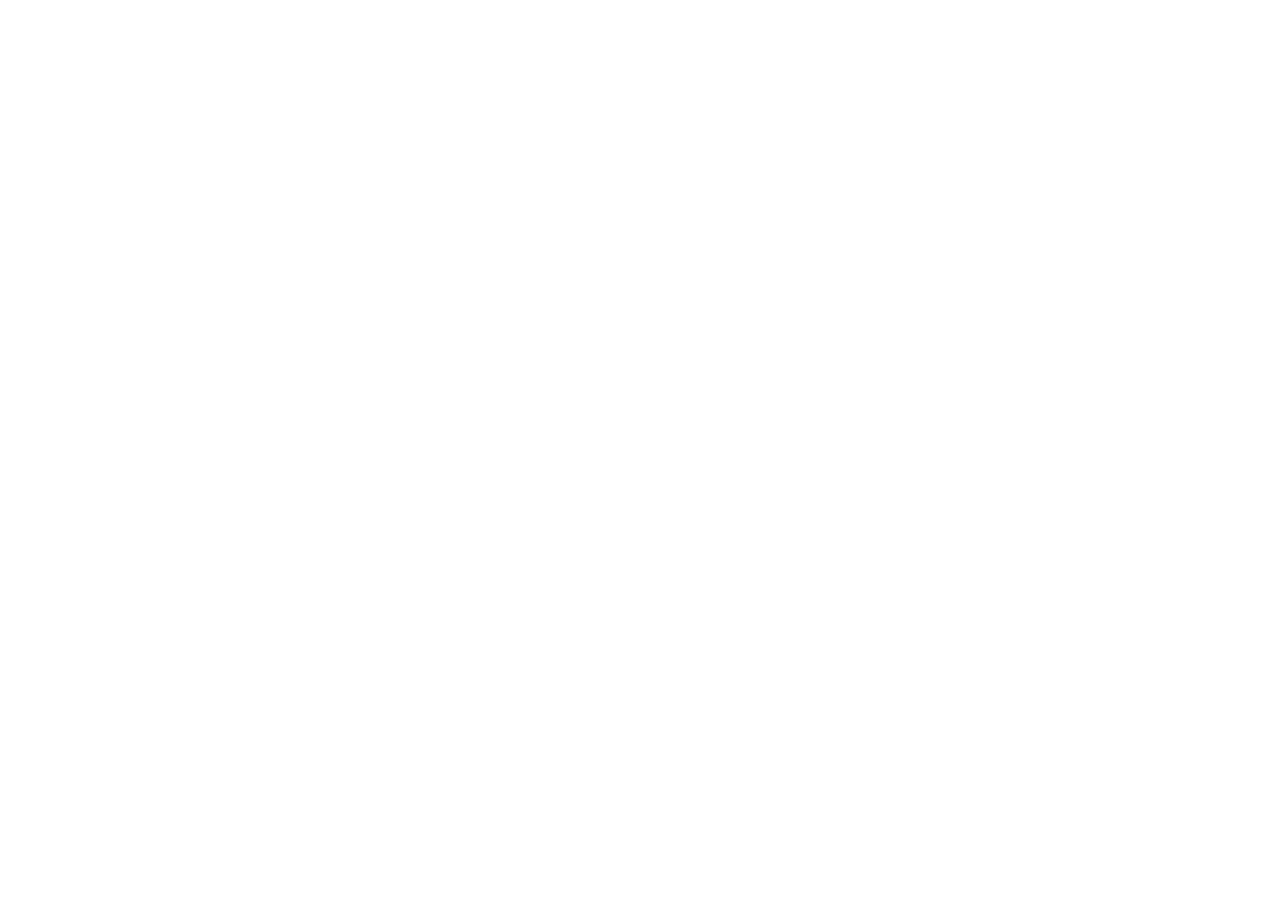
==== hw4/index.html @ b409ee4a "hw4 blackBall" ====
<!DOCTYPE html>
<html lang="en">
<head>
	<meta charset="UTF-8">
	<title>smove</title>
	<link rel="stylesheet" type="text/css" href="css/index.css">
</head>
<body>
	<div id="main">
		<div id="game">
			<canvas id="outer" width="800" height="600"></canvas>
			<div id="map">
				<canvas id="inner" width="300", height="300"></canvas>
				<canvas id="score" width="300", height="150"></canvas>
			</div>
		</div>
	</div>
</body>
<script type="text/javascript" src="js/canvas.js"></script>
<script type="text/javascript" src="js/main.js"></script>
<script type="text/javascript" src="js/common.js"></script>
</html>
---- hw4/css/index.css ----
*
{
    margin: 0;
    padding: 0;

    border: 0;
}
html,
body
{
    width: 100%;
    height: 100%;
}
div
{
    display: block;
}
div#main
{
    width: 100%;
    height: 100%;

    text-align: center;
}
div#game
{
    position: absolute;
}
#outer
{
    position: absolute;

    display: block;

    width: 100%;
    height: 100%;
}
div#map
{
    position: absolute;
    top: 0;
    right: 0;
    bottom: 0;
    left: 0;

    width: 300px;
    height: 400px;
    margin: auto;
}
#inner
{
    display: block;
}
#score
{
    display: block;
}
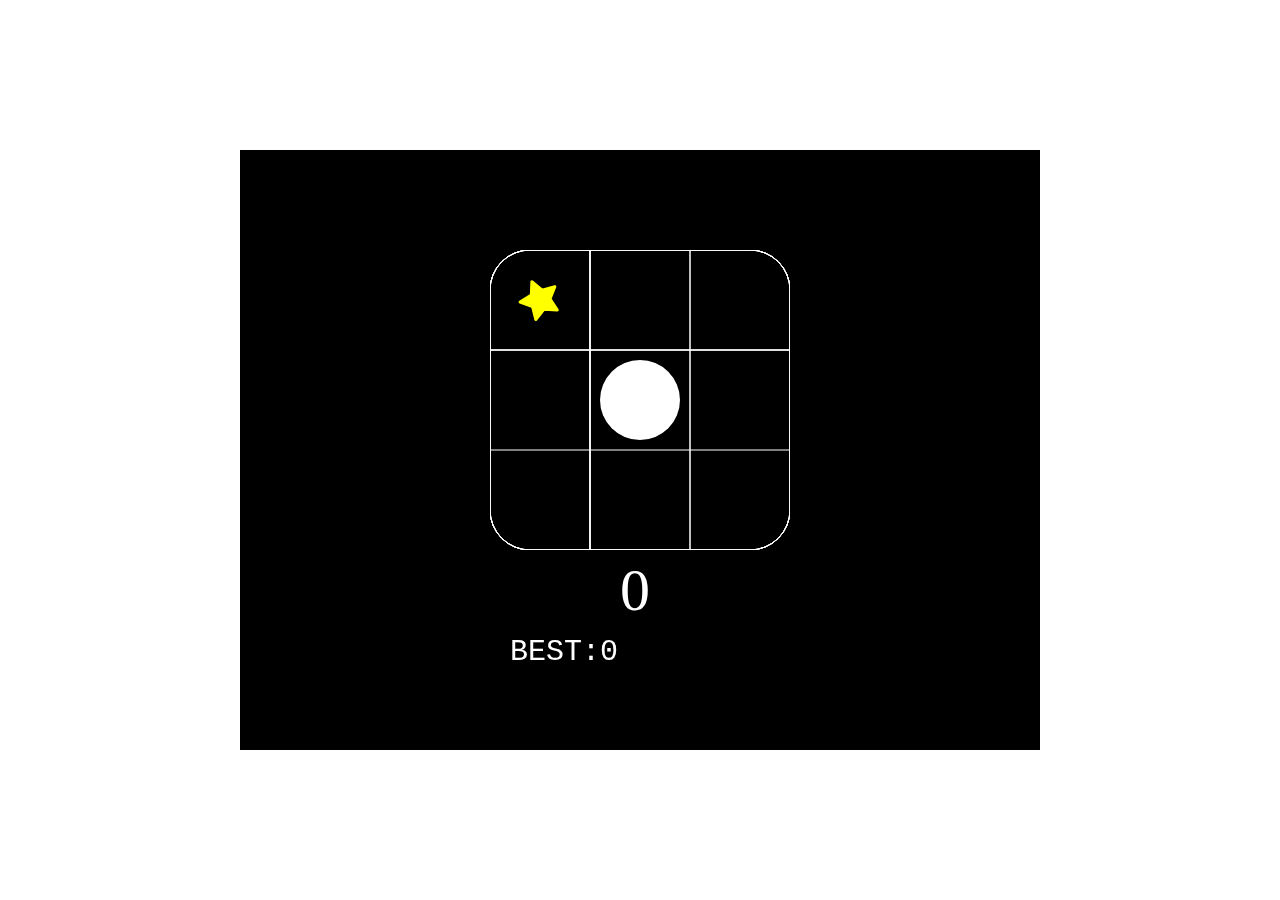
==== commit d25733c5: "hw4:fix bug in blackball" ====
--- a/hw4/index.html
+++ b/hw4/index.html
@@ -7,12 +7,10 @@
 </head>
 <body>
 	<div id="main">
-		<div id="game">
-			<canvas id="outer" width="800" height="600"></canvas>
-			<div id="map">
-				<canvas id="inner" width="300", height="300"></canvas>
-				<canvas id="score" width="300", height="150"></canvas>
-			</div>
+		<canvas id="outer" width="800" height="600"></canvas>
+		<div id="map">
+			<canvas id="inner" width="300", height="300"></canvas>
+			<canvas id="score" width="300", height="150"></canvas>
 		</div>
 	</div>
 </body>
--- a/hw4/css/index.css
+++ b/hw4/css/index.css
@@ -5,11 +5,17 @@
 
     border: 0;
 }
-html,
-body
+html
 {
     width: 100%;
     height: 100%;
+}
+body
+{
+	width:100%;
+	height:100%;
+	/*background: black;*/
+	text-align:center;
 }
 div
 {
@@ -17,14 +23,19 @@
 }
 div#main
 {
-    width: 100%;
-    height: 100%;
+	position: absolute;
+	top: 0;
+    right: 0;
+    bottom: 0;
+    left: 0;
+
+
+    width: 800px;
+    height: 600px;
+
+    margin:auto;
 
     text-align: center;
-}
-div#game
-{
-    position: absolute;
 }
 #outer
 {
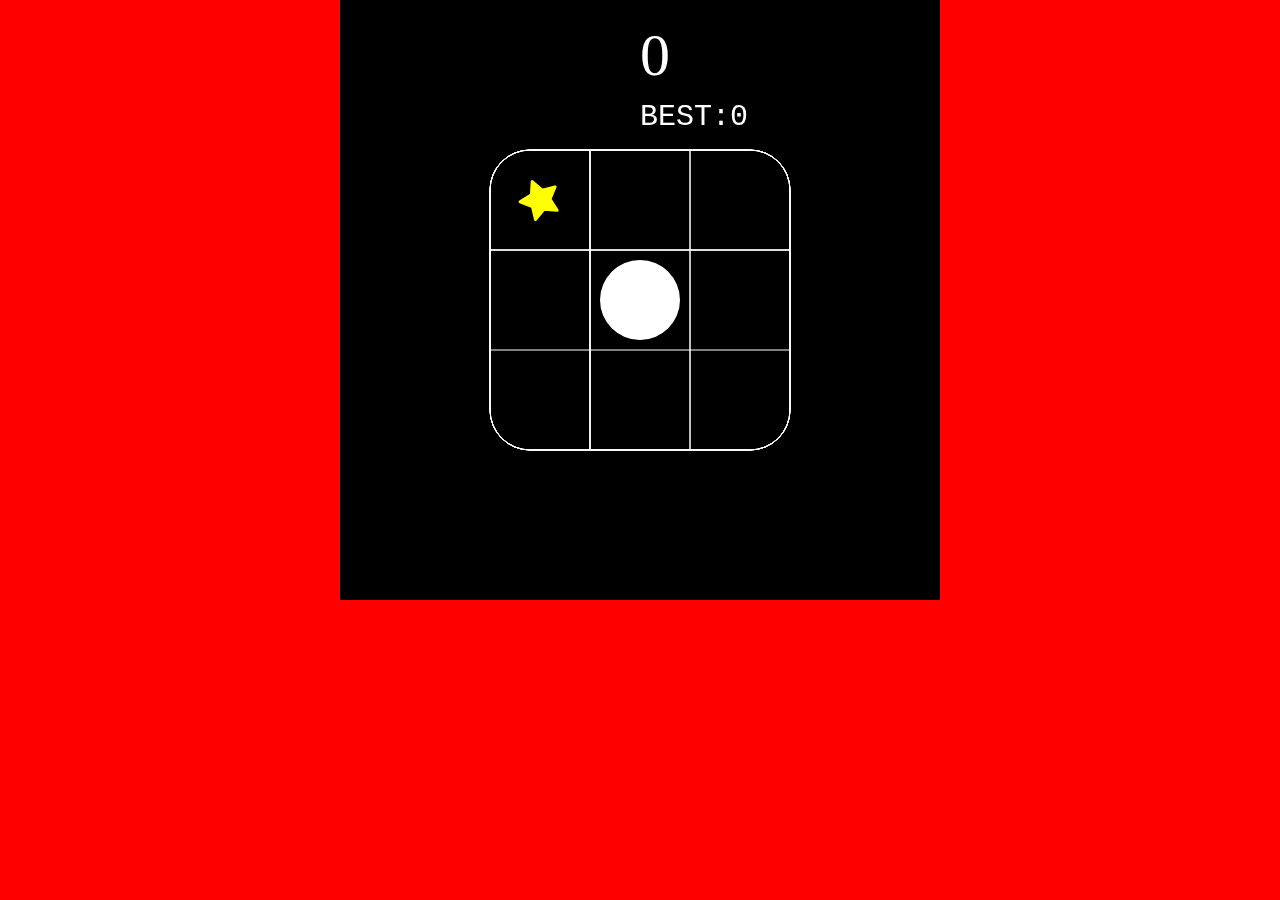
==== commit e77a1f29: "hw4 basic structure" ====
--- a/hw4/index.html
+++ b/hw4/index.html
@@ -7,10 +7,9 @@
 </head>
 <body>
 	<div id="main">
-		<canvas id="outer" width="800" height="600"></canvas>
+		<canvas id="outer"></canvas>
 		<div id="map">
-			<canvas id="inner" width="300", height="300"></canvas>
-			<canvas id="score" width="300", height="150"></canvas>
+			<canvas id="inner" width="600", height="600"></canvas>
 		</div>
 	</div>
 </body>
--- a/hw4/css/index.css
+++ b/hw4/css/index.css
@@ -14,7 +14,6 @@
 {
 	width:100%;
 	height:100%;
-	/*background: black;*/
 	text-align:center;
 }
 div
@@ -29,13 +28,9 @@
     bottom: 0;
     left: 0;
 
+    width: 100%;
+    height: 100%
 
-    width: 800px;
-    height: 600px;
-
-    margin:auto;
-
-    text-align: center;
 }
 #outer
 {
@@ -45,7 +40,9 @@
 
     width: 100%;
     height: 100%;
+    z-index:-1;
 }
+
 div#map
 {
     position: absolute;
@@ -54,15 +51,12 @@
     bottom: 0;
     left: 0;
 
-    width: 300px;
-    height: 400px;
-    margin: auto;
+    width: 600px;
+    height: 600px;
+    margin: 0px auto;
 }
 #inner
 {
+	z-index: 2;
     display: block;
 }
-#score
-{
-    display: block;
-}
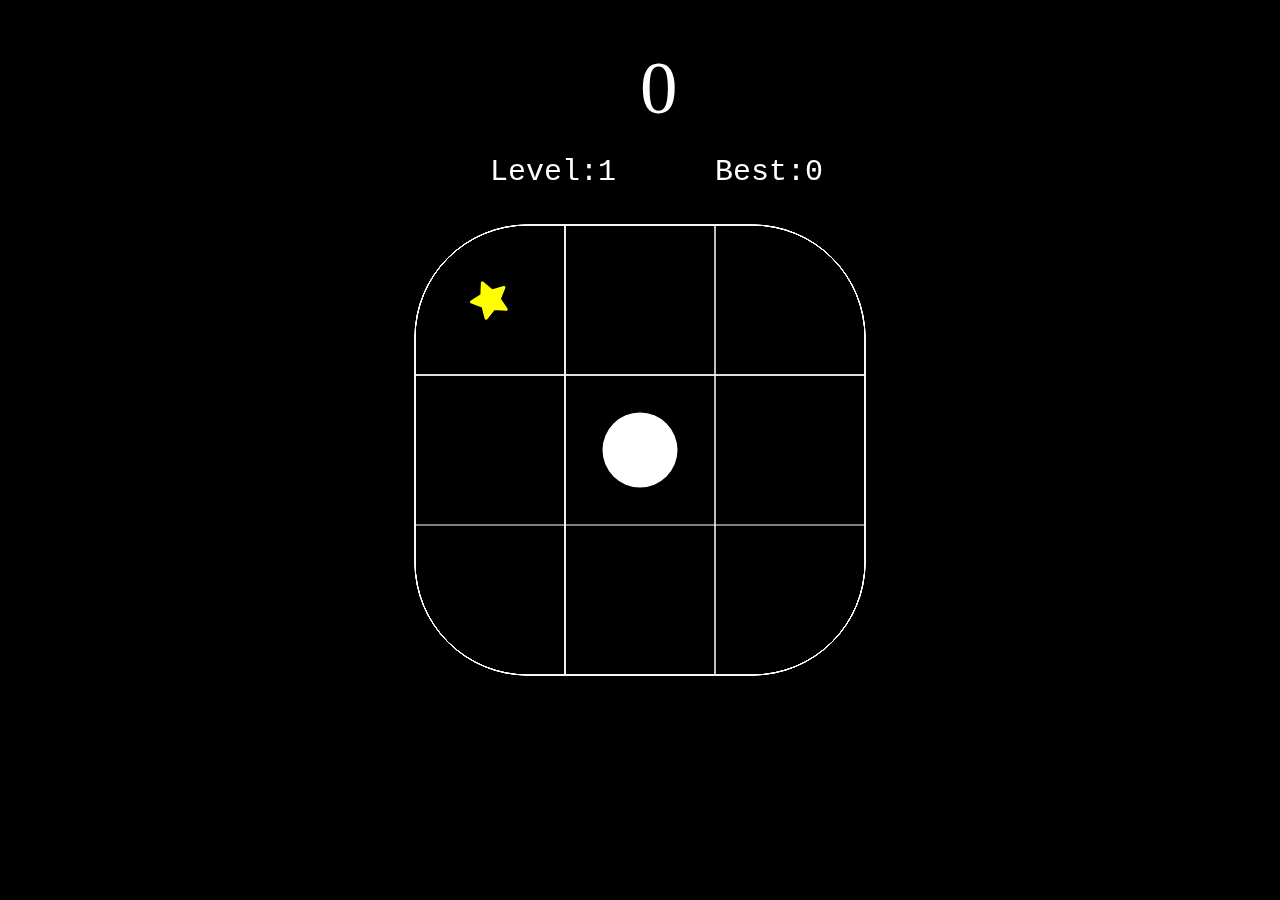
==== commit 03020f8d: "hw4:adjust scale" ====
--- a/hw4/index.html
+++ b/hw4/index.html
@@ -4,16 +4,18 @@
 	<meta charset="UTF-8">
 	<title>smove</title>
 	<link rel="stylesheet" type="text/css" href="css/index.css">
+	<script type="text/javascript" src="js/jquery.js"></script>
 </head>
 <body>
 	<div id="main">
 		<canvas id="outer"></canvas>
 		<div id="map">
-			<canvas id="inner" width="600", height="600"></canvas>
+			<canvas id="inner"></canvas>
 		</div>
 	</div>
 </body>
 <script type="text/javascript" src="js/canvas.js"></script>
 <script type="text/javascript" src="js/main.js"></script>
 <script type="text/javascript" src="js/common.js"></script>
+
 </html>--- a/hw4/css/index.css
+++ b/hw4/css/index.css
@@ -51,12 +51,13 @@
     bottom: 0;
     left: 0;
 
-    width: 600px;
-    height: 600px;
+    width: 100%;
+    height: 100%;
     margin: 0px auto;
 }
 #inner
 {
 	z-index: 2;
     display: block;
+    margin:0 auto;
 }
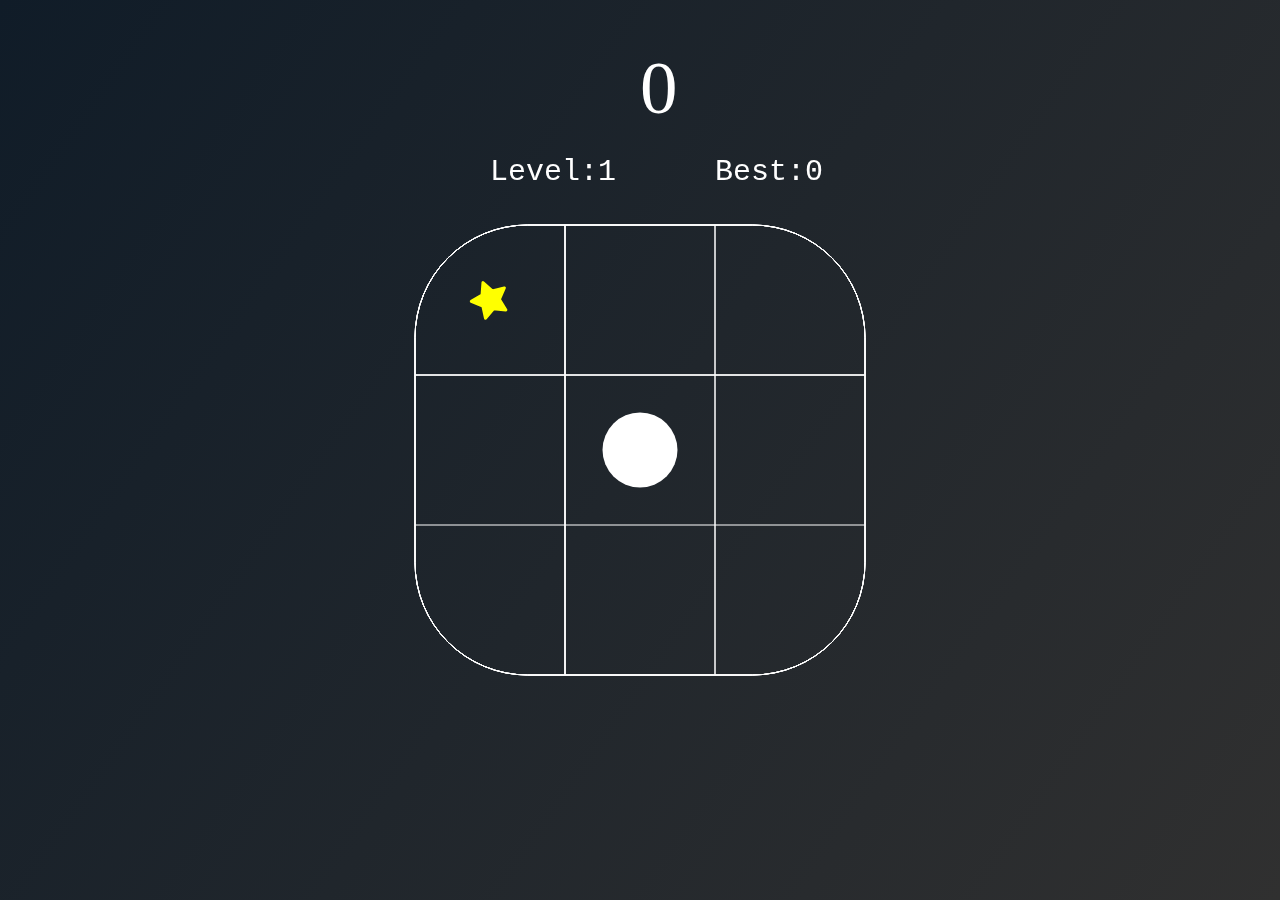
==== commit e47c2223: "hw4" ====
--- a/hw4/index.html
+++ b/hw4/index.html
@@ -16,6 +16,4 @@
 </body>
 <script type="text/javascript" src="js/canvas.js"></script>
 <script type="text/javascript" src="js/main.js"></script>
-<script type="text/javascript" src="js/common.js"></script>
-
 </html>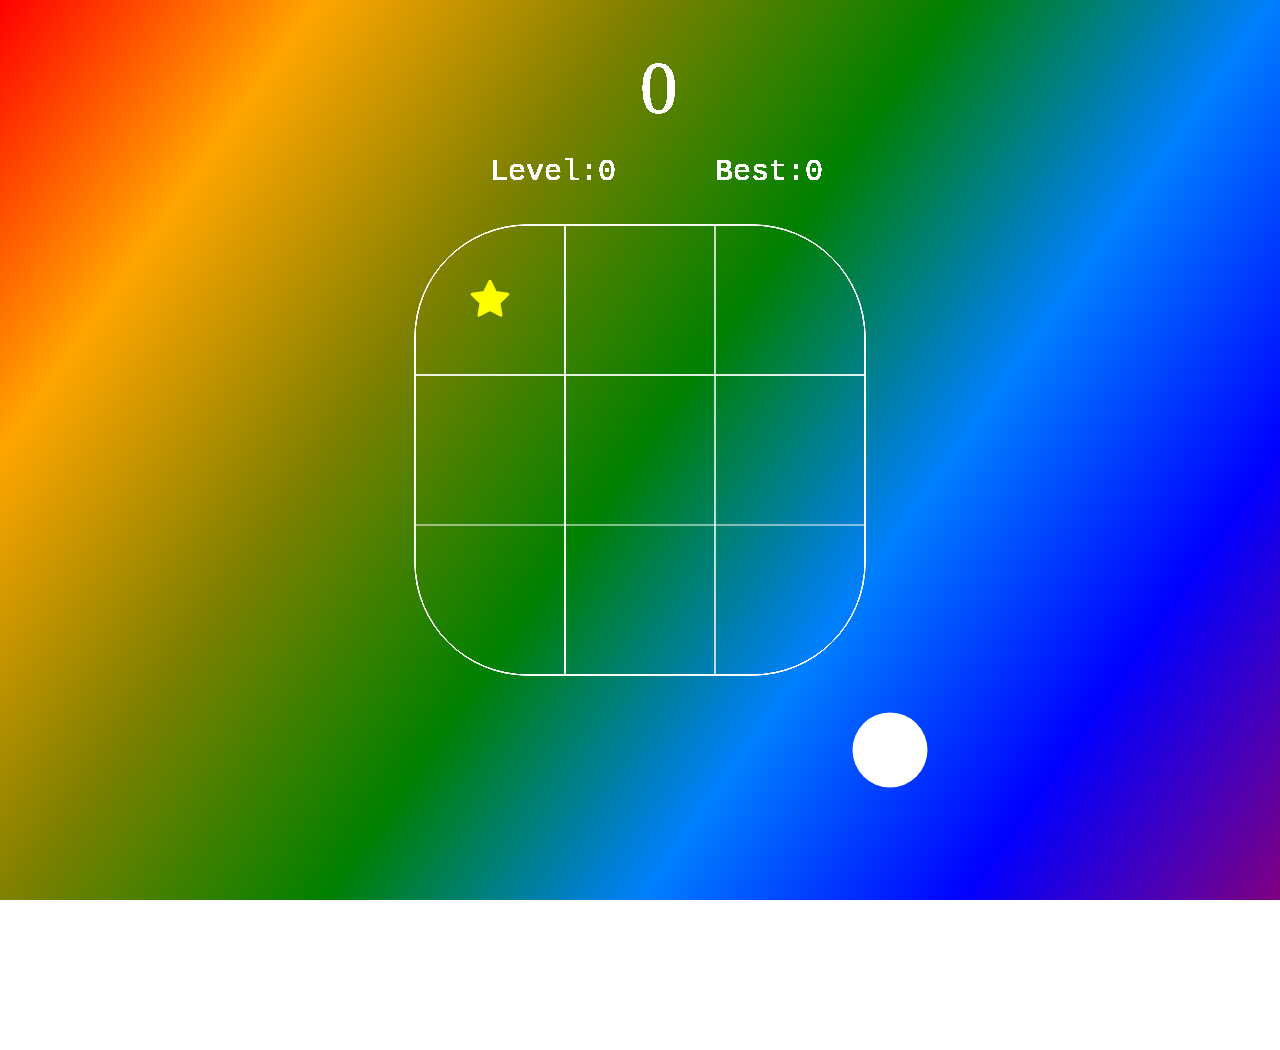
==== commit 6d22b927: "hw4 finish" ====
--- a/hw4/index.html
+++ b/hw4/index.html
@@ -11,6 +11,7 @@
 		<canvas id="outer"></canvas>
 		<div id="map">
 			<canvas id="inner"></canvas>
+			<canvas id ="ball"></canvas>
 		</div>
 	</div>
 </body>
--- a/hw4/css/index.css
+++ b/hw4/css/index.css
@@ -12,9 +12,10 @@
 }
 body
 {
-	width:100%;
-	height:100%;
-	text-align:center;
+    width: 100%;
+    height: 100%;
+
+    text-align: center;
 }
 div
 {
@@ -22,25 +23,24 @@
 }
 div#main
 {
-	position: absolute;
-	top: 0;
+    position: absolute;
+    top: 0;
     right: 0;
     bottom: 0;
     left: 0;
 
     width: 100%;
-    height: 100%
-
+    height: 100%;
 }
 #outer
 {
     position: absolute;
+    z-index: -1;
 
     display: block;
 
     width: 100%;
     height: 100%;
-    z-index:-1;
 }
 
 div#map
@@ -53,11 +53,21 @@
 
     width: 100%;
     height: 100%;
-    margin: 0px auto;
+    margin: 0 auto;
 }
 #inner
 {
-	z-index: 2;
+    z-index: 2;
+
     display: block;
-    margin:0 auto;
+
+    margin: 0 auto;
 }
+#ball
+{
+    z-index: 3;
+
+    display: block;
+
+    margin: 0 auto;
+}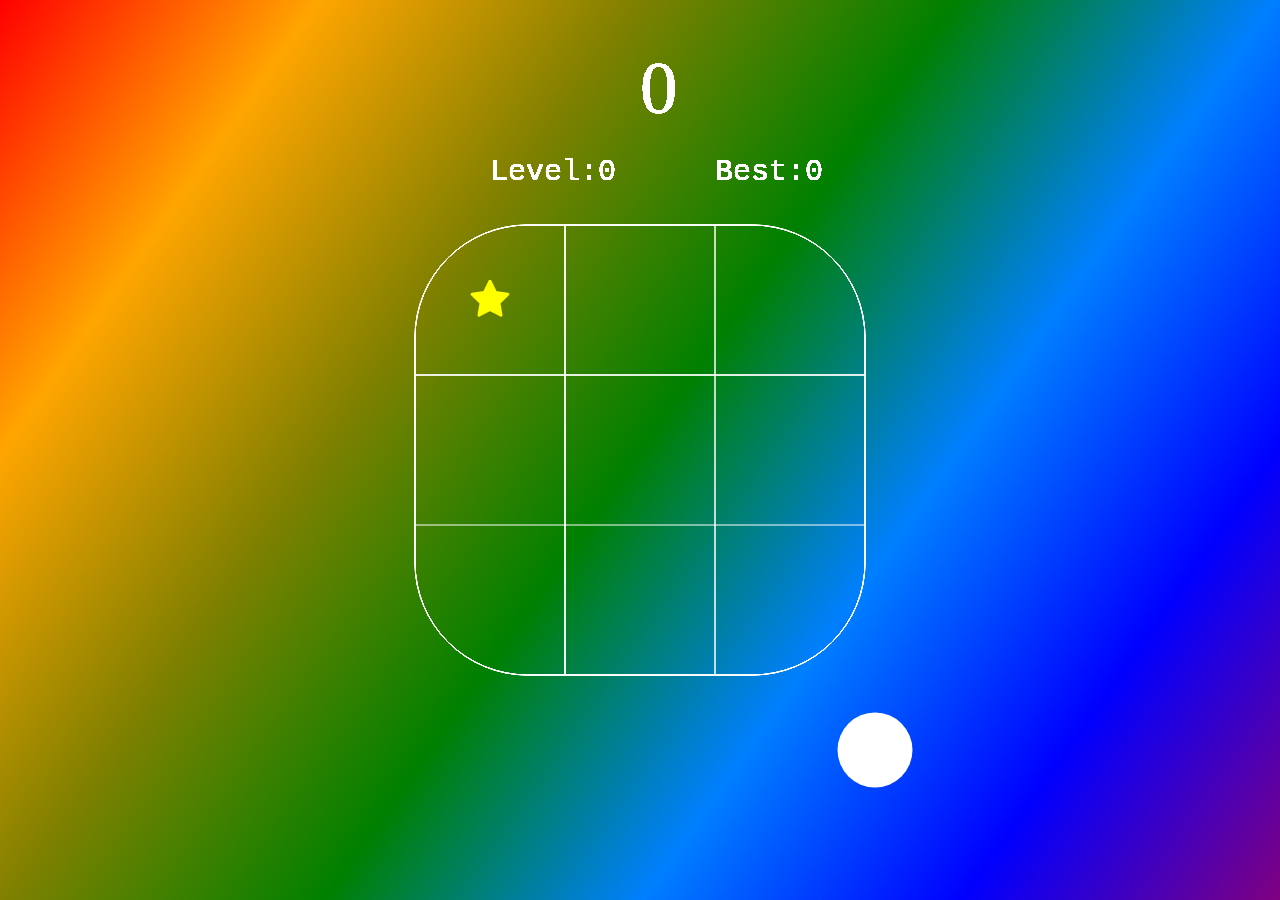
==== commit 91a06cdc: "structure" ====
--- a/hw4/index.html
+++ b/hw4/index.html
@@ -4,14 +4,12 @@
 	<meta charset="UTF-8">
 	<title>smove</title>
 	<link rel="stylesheet" type="text/css" href="css/index.css">
-	<script type="text/javascript" src="js/jquery.js"></script>
 </head>
 <body>
 	<div id="main">
 		<canvas id="outer"></canvas>
 		<div id="map">
 			<canvas id="inner"></canvas>
-			<canvas id ="ball"></canvas>
 		</div>
 	</div>
 </body>
--- a/hw4/css/index.css
+++ b/hw4/css/index.css
@@ -63,11 +63,3 @@
 
     margin: 0 auto;
 }
-#ball
-{
-    z-index: 3;
-
-    display: block;
-
-    margin: 0 auto;
-}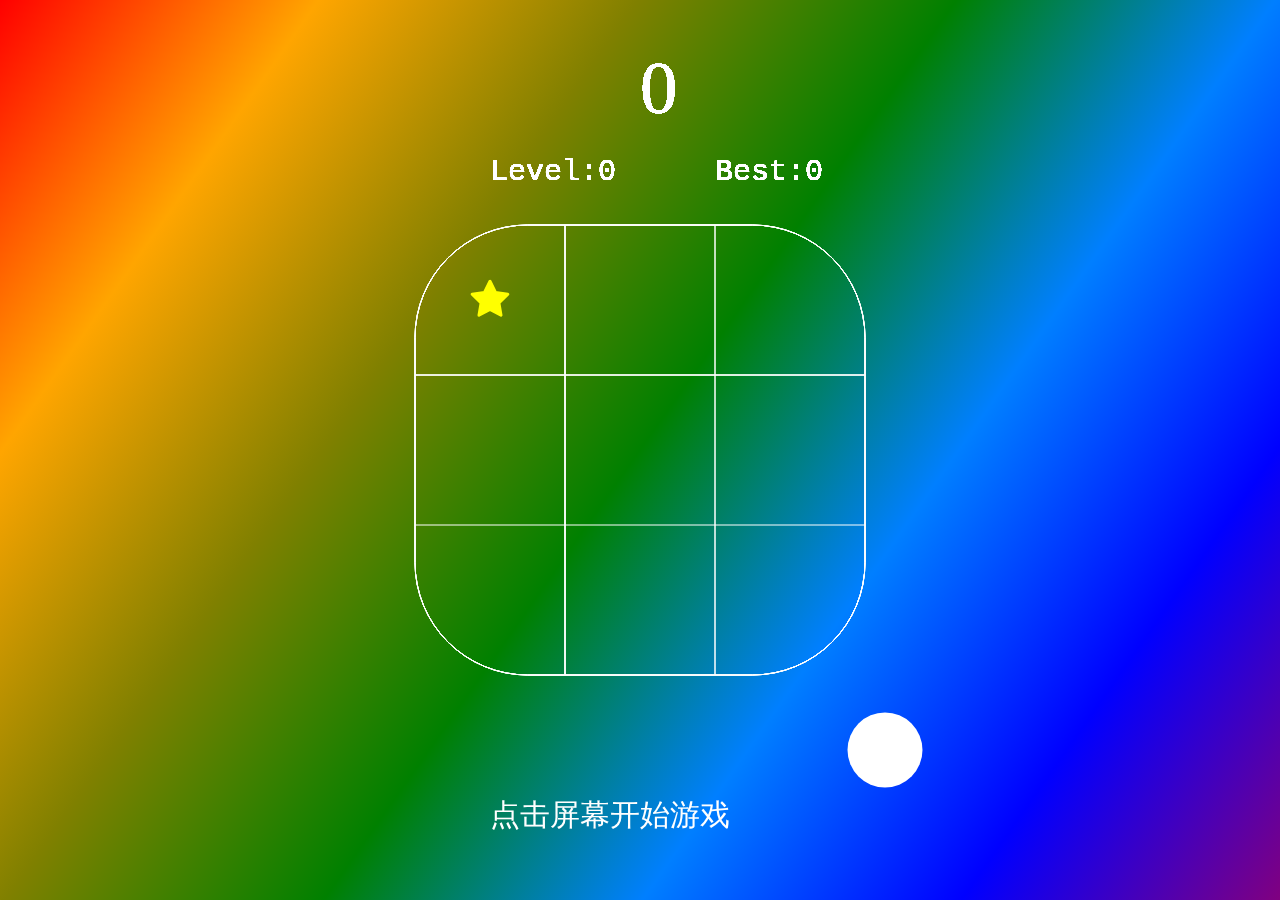
==== commit 1ba99955: "hw4 doc" ====
--- a/hw4/index.html
+++ b/hw4/index.html
@@ -14,5 +14,10 @@
 	</div>
 </body>
 <script type="text/javascript" src="js/canvas.js"></script>
+<script type="text/javascript" src="js/whiteBall.js"></script>
+<script type="text/javascript" src="js/blackBall.js"></script>
+<script type="text/javascript" src="js/star.js"></script>
+<script type="text/javascript" src="js/whiteBallPart.js"></script>
+<script type="text/javascript" src="js/gameLogic.js"></script>
 <script type="text/javascript" src="js/main.js"></script>
 </html>